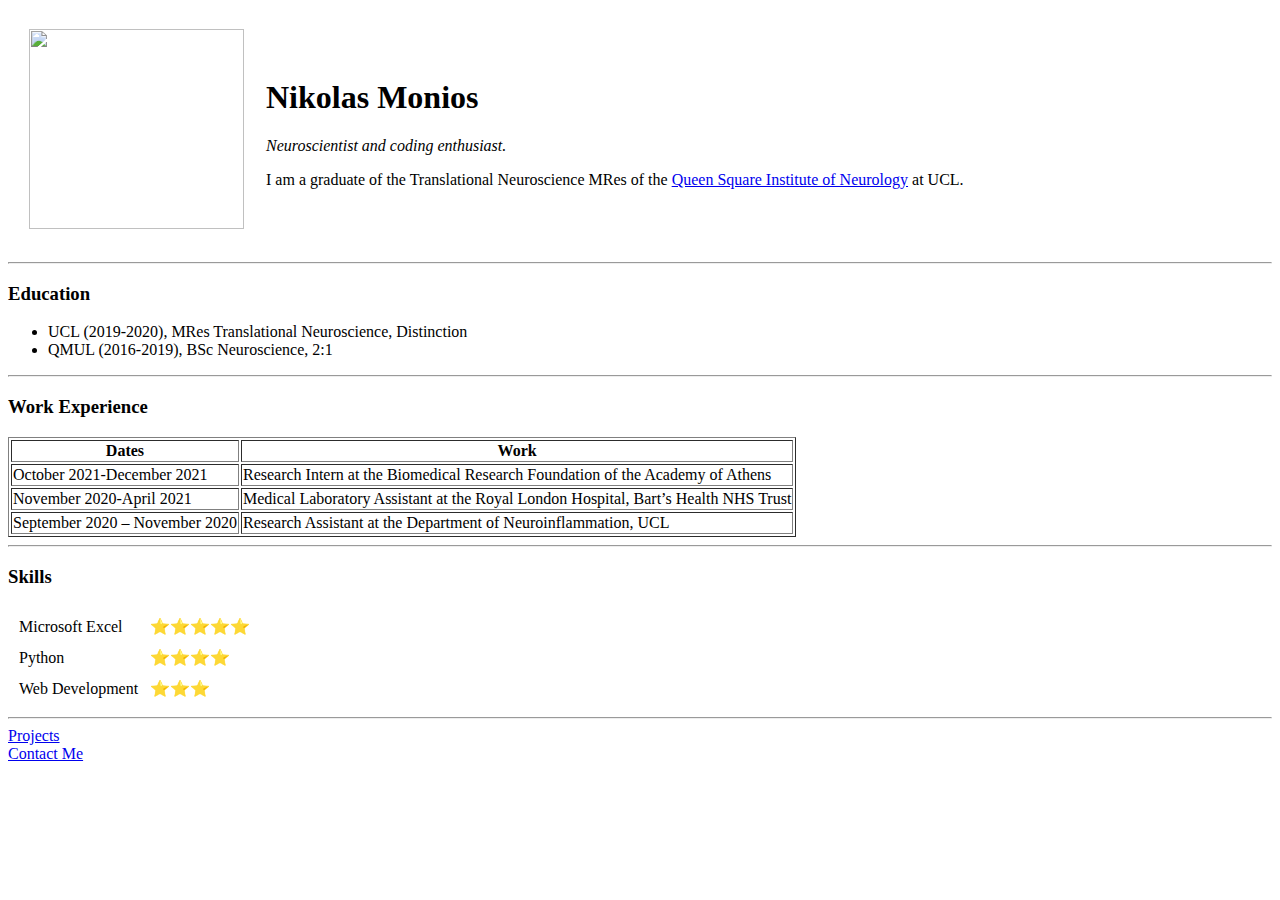
==== index.html @ 8739d2dd "Added initial CV website files" ====
<!DOCTYPE html>
<html lang="en" dir="ltr">
  <head>
    <meta charset="utf-8">
    <title>🧬 Nikolas Monios 🧬</title>
  </head>
  <body>
    <table cellspacing="20">
      <tr>
        <td><img src="images/profile pic-modified.png" width="215" height="200" alt"nikolas profile picture"></td>
        <td><h1><strong>Nikolas Monios</strong></h1>
        <p><em>Neuroscientist and coding enthusiast.</em><p>
        <p>I am a graduate of the Translational Neuroscience MRes of the <a href="https://www.ucl.ac.uk/ion/">Queen Square Institute of Neurology</a> at UCL.<p></td>
      </tr>
    </table>
    <hr>
    <h3>Education</h3>
    <ul>
      <li>UCL (2019-2020), MRes Translational Neuroscience, Distinction</li>
      <li>QMUL (2016-2019), BSc  Neuroscience, 2:1</li>
    </ul>
    <hr>
    <h3>Work Experience</h3>
    <table border="1">
      <thead>
        <tr>
          <th>Dates</th>
          <th>Work</th>
        </tr>
      </thead>
      <tbody>
        <tr>
          <td>October 2021-December 2021</td>
          <td>Research Intern at the Biomedical Research Foundation of the Academy of Athens</td>
        </tr>
        <tr>
          <td>November 2020-April 2021</td>
          <td>Medical Laboratory Assistant at the Royal London Hospital, Bart’s Health NHS Trust</td>
        </tr>
        <tr>
          <td>September 2020 – November 2020</td>
          <td>Research Assistant at the Department of Neuroinflammation, UCL</td>
        </tr>
      </tbody>
    </table>
    <hr>
    <h3>Skills</h3>
     <table cellspacing="10">
          <tr>
            <td>Microsoft Excel</td>
            <td>⭐️⭐️⭐️⭐️⭐️</td>
          </tr>
          <tr>
            <td>Python</td>
            <td>⭐️⭐️⭐️⭐️</td>
          </tr>
          <tr>
            <td>Web Development</td>
            <td>⭐️⭐️⭐️</td>
          </tr>
     </table>
    <hr>
    <a href="projects.html">Projects</a>
    <br>
    <a href="contact.html">Contact Me</a>
  </body>
</html>
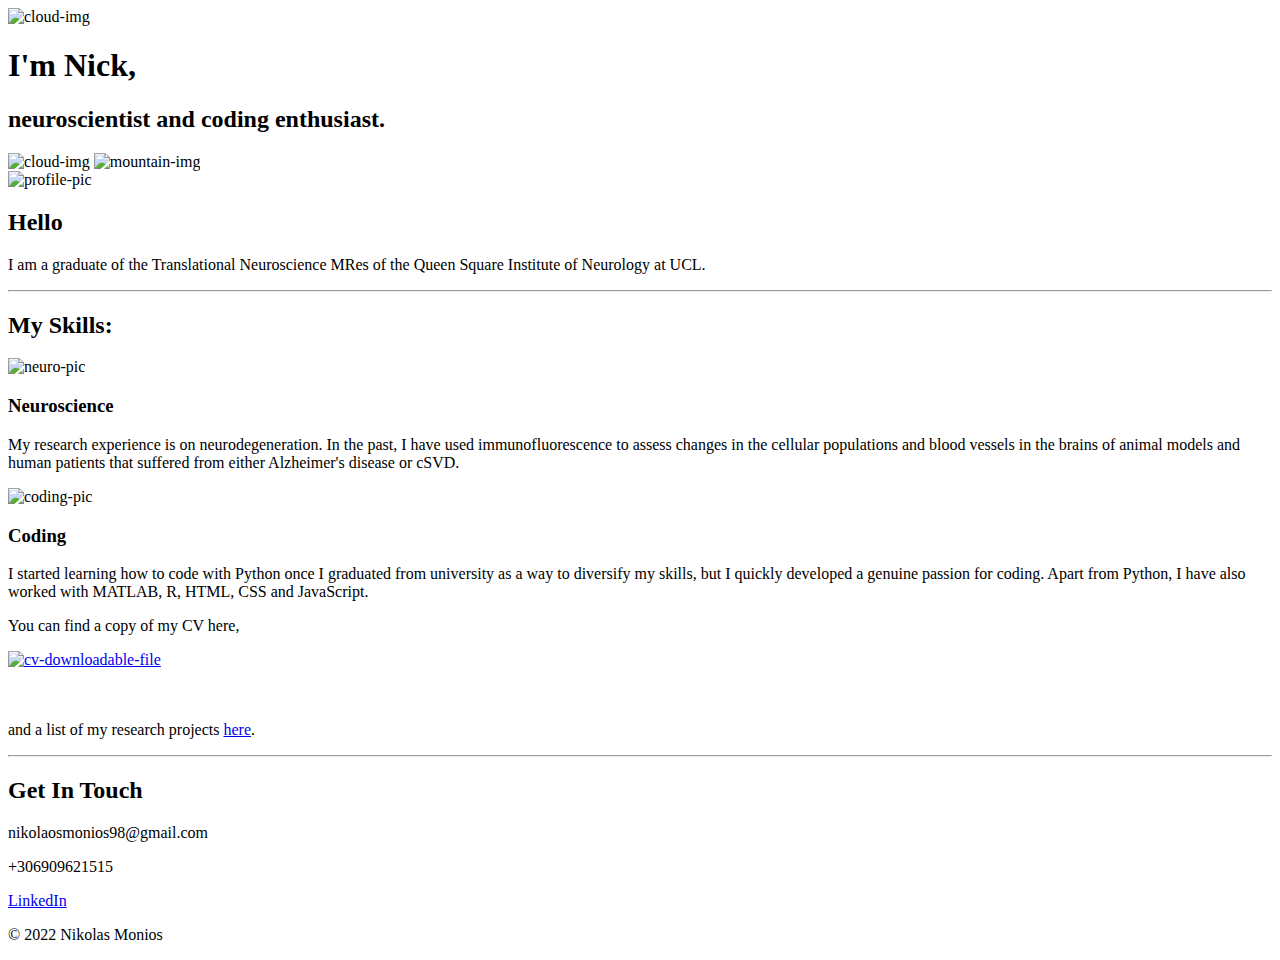
==== commit 46fcafa7: "Add files via upload" ====
--- a/index.html
+++ b/index.html
@@ -2,66 +2,68 @@
 <html lang="en" dir="ltr">
   <head>
     <meta charset="utf-8">
-    <title>🧬 Nikolas Monios 🧬</title>
+    <title>Nikolas Monios</title>
+    <link rel="stylesheet" href="css/styles.css">
+    <link rel="icon" href="favicon.ico?v=2">
   </head>
+
   <body>
-    <table cellspacing="20">
-      <tr>
-        <td><img src="images/profile pic-modified.png" width="215" height="200" alt"nikolas profile picture"></td>
-        <td><h1><strong>Nikolas Monios</strong></h1>
-        <p><em>Neuroscientist and coding enthusiast.</em><p>
-        <p>I am a graduate of the Translational Neuroscience MRes of the <a href="https://www.ucl.ac.uk/ion/">Queen Square Institute of Neurology</a> at UCL.<p></td>
-      </tr>
-    </table>
-    <hr>
-    <h3>Education</h3>
-    <ul>
-      <li>UCL (2019-2020), MRes Translational Neuroscience, Distinction</li>
-      <li>QMUL (2016-2019), BSc  Neuroscience, 2:1</li>
-    </ul>
-    <hr>
-    <h3>Work Experience</h3>
-    <table border="1">
-      <thead>
-        <tr>
-          <th>Dates</th>
-          <th>Work</th>
-        </tr>
-      </thead>
-      <tbody>
-        <tr>
-          <td>October 2021-December 2021</td>
-          <td>Research Intern at the Biomedical Research Foundation of the Academy of Athens</td>
-        </tr>
-        <tr>
-          <td>November 2020-April 2021</td>
-          <td>Medical Laboratory Assistant at the Royal London Hospital, Bart’s Health NHS Trust</td>
-        </tr>
-        <tr>
-          <td>September 2020 – November 2020</td>
-          <td>Research Assistant at the Department of Neuroinflammation, UCL</td>
-        </tr>
-      </tbody>
-    </table>
-    <hr>
-    <h3>Skills</h3>
-     <table cellspacing="10">
-          <tr>
-            <td>Microsoft Excel</td>
-            <td>⭐️⭐️⭐️⭐️⭐️</td>
-          </tr>
-          <tr>
-            <td>Python</td>
-            <td>⭐️⭐️⭐️⭐️</td>
-          </tr>
-          <tr>
-            <td>Web Development</td>
-            <td>⭐️⭐️⭐️</td>
-          </tr>
-     </table>
-    <hr>
-    <a href="projects.html">Projects</a>
-    <br>
-    <a href="contact.html">Contact Me</a>
+    <div class="top-container">
+      <img class="top-cloud" src="images/cloud.png" alt="cloud-img">
+      <h1>I'm Nick,</h1>
+      <h2>neuroscientist and coding enthusiast.</h2>
+      <img class="bottom-cloud" src="images/cloud.png" alt="cloud-img">
+      <img src="images/mountain.png" alt="mountain-img">
+    </div>
+
+    <div class="middle-container">
+      <div class="profile">
+        <img src="images/profile pic-modified.png" width="208" height="200" alt="profile-pic">
+        <h2>Hello</h2>
+        <p class="intro">I am a graduate of the Translational Neuroscience MRes of the Queen Square Institute of Neurology at UCL.</p>
+      </div>
+      <hr>
+
+      <div class="skills">
+        <h2>My Skills:</h2>
+        <div class="skill-row">
+          <img class="brain-img" src="images/brain.png" alt="neuro-pic">
+          <h3>Neuroscience</h3>
+          <p>My research experience is on neurodegeneration. In the past, I have used immunofluorescence to assess changes in the cellular populations and blood vessels in the brains of animal models and human patients that suffered from either Alzheimer's disease or cSVD.</p>
+        </div>
+
+        <div class="skill-row">
+          <img class="code-img" src="images/computer.png" alt="coding-pic">
+          <h3>Coding</h3>
+          <p>I started learning how to code with Python once I graduated from university as a way to diversify my skills, but I quickly developed a genuine passion for coding. Apart from Python, I have also worked with MATLAB, R, HTML, CSS and JavaScript.</p>
+        </div>
+
+        <div class="cv">
+          <p> You can find a copy of my CV here,</p>
+          <a href="CV Monios .pdf" download>
+          <img class="cv-img" src="images/cv.png" alt="cv-downloadable-file" width="52" height="50">
+          </a>
+          <br>
+          <br>
+          <br>
+          <p>and a list of my research projects <a href="projects.html">here</a>.</p>
+        </div>
+
+      </div>
+      <hr>
+
+      <div class="contact-me">
+        <h2>Get In Touch</h2>
+        <p>nikolaosmonios98@gmail.com</p>
+        <p>+306909621515 </p>
+      </div>
+    </div>
+
+
+    <div class="bottom-container">
+      <a class="footer-link" href="https://www.linkedin.com/in/nikolas-monios-b19881154/">LinkedIn</a>
+      <p class="copyright">© 2022 Nikolas Monios</p>
+    </div>
+
   </body>
 </html>
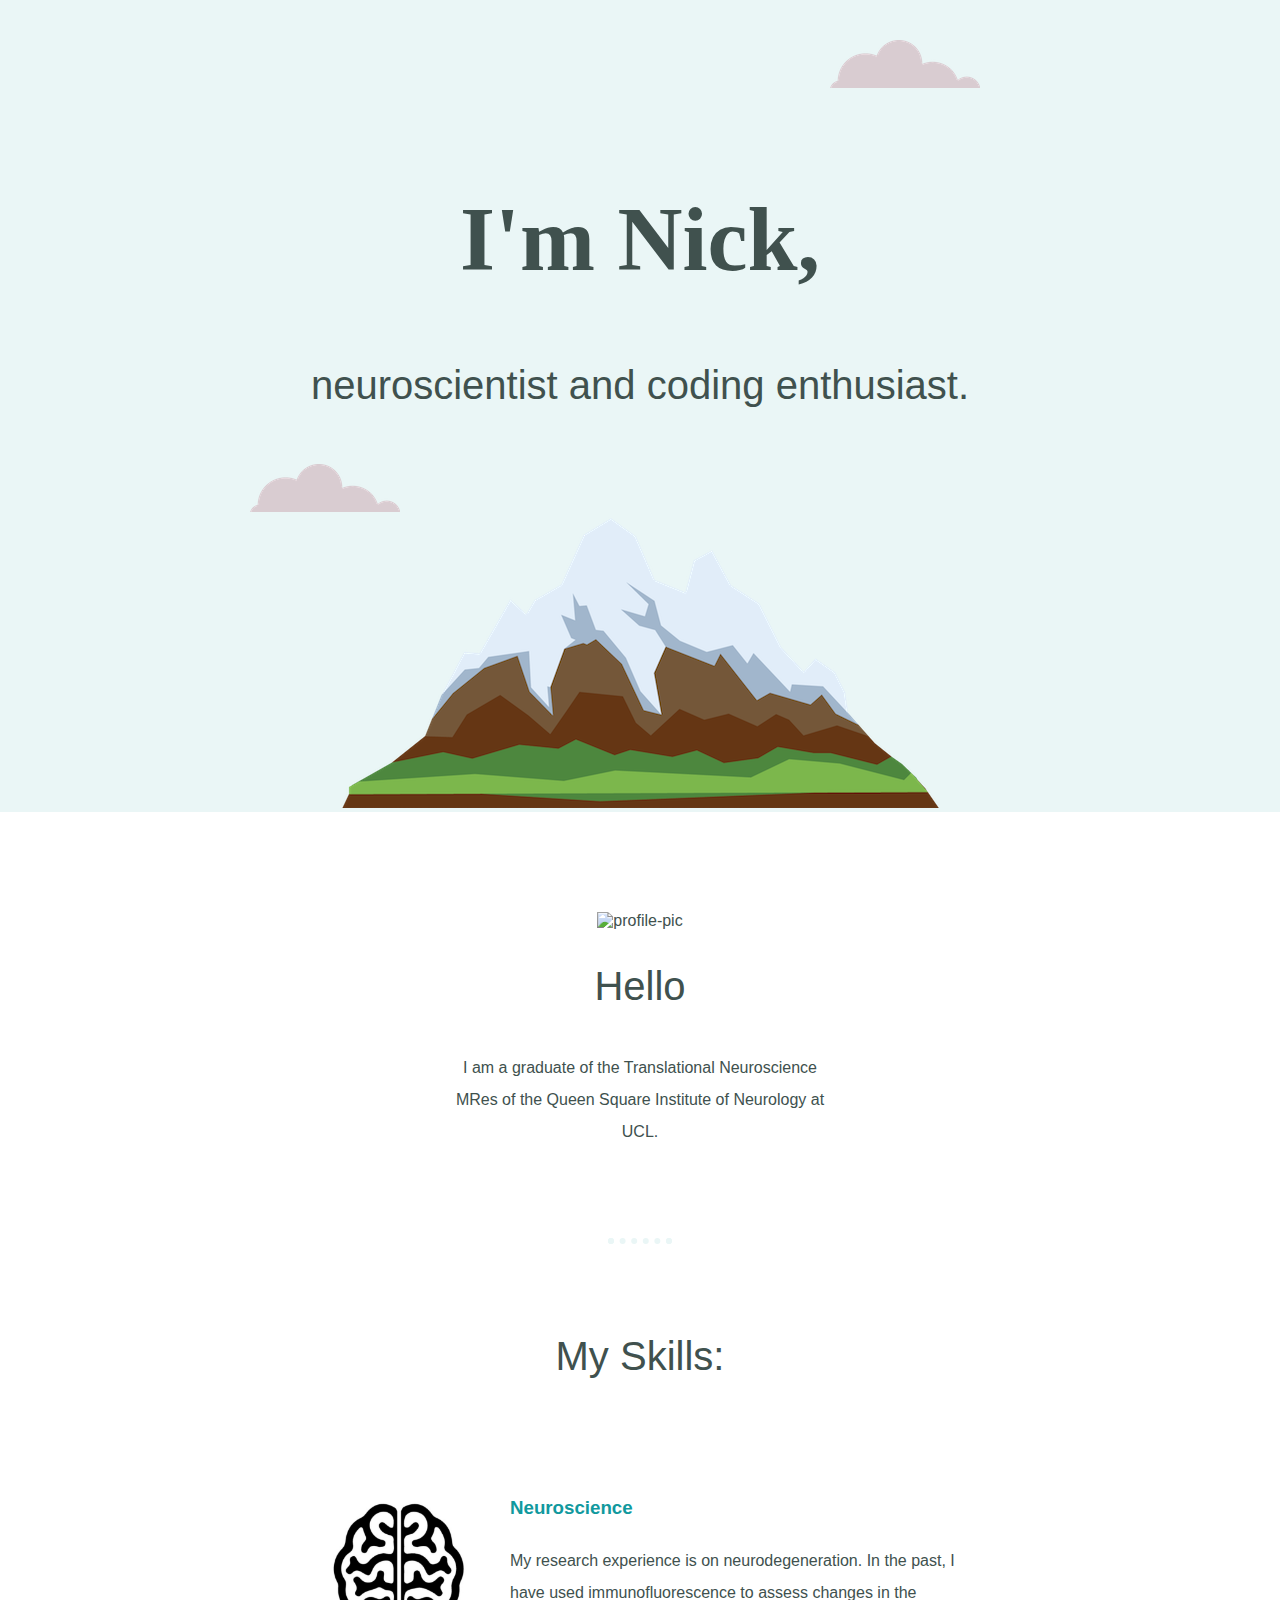
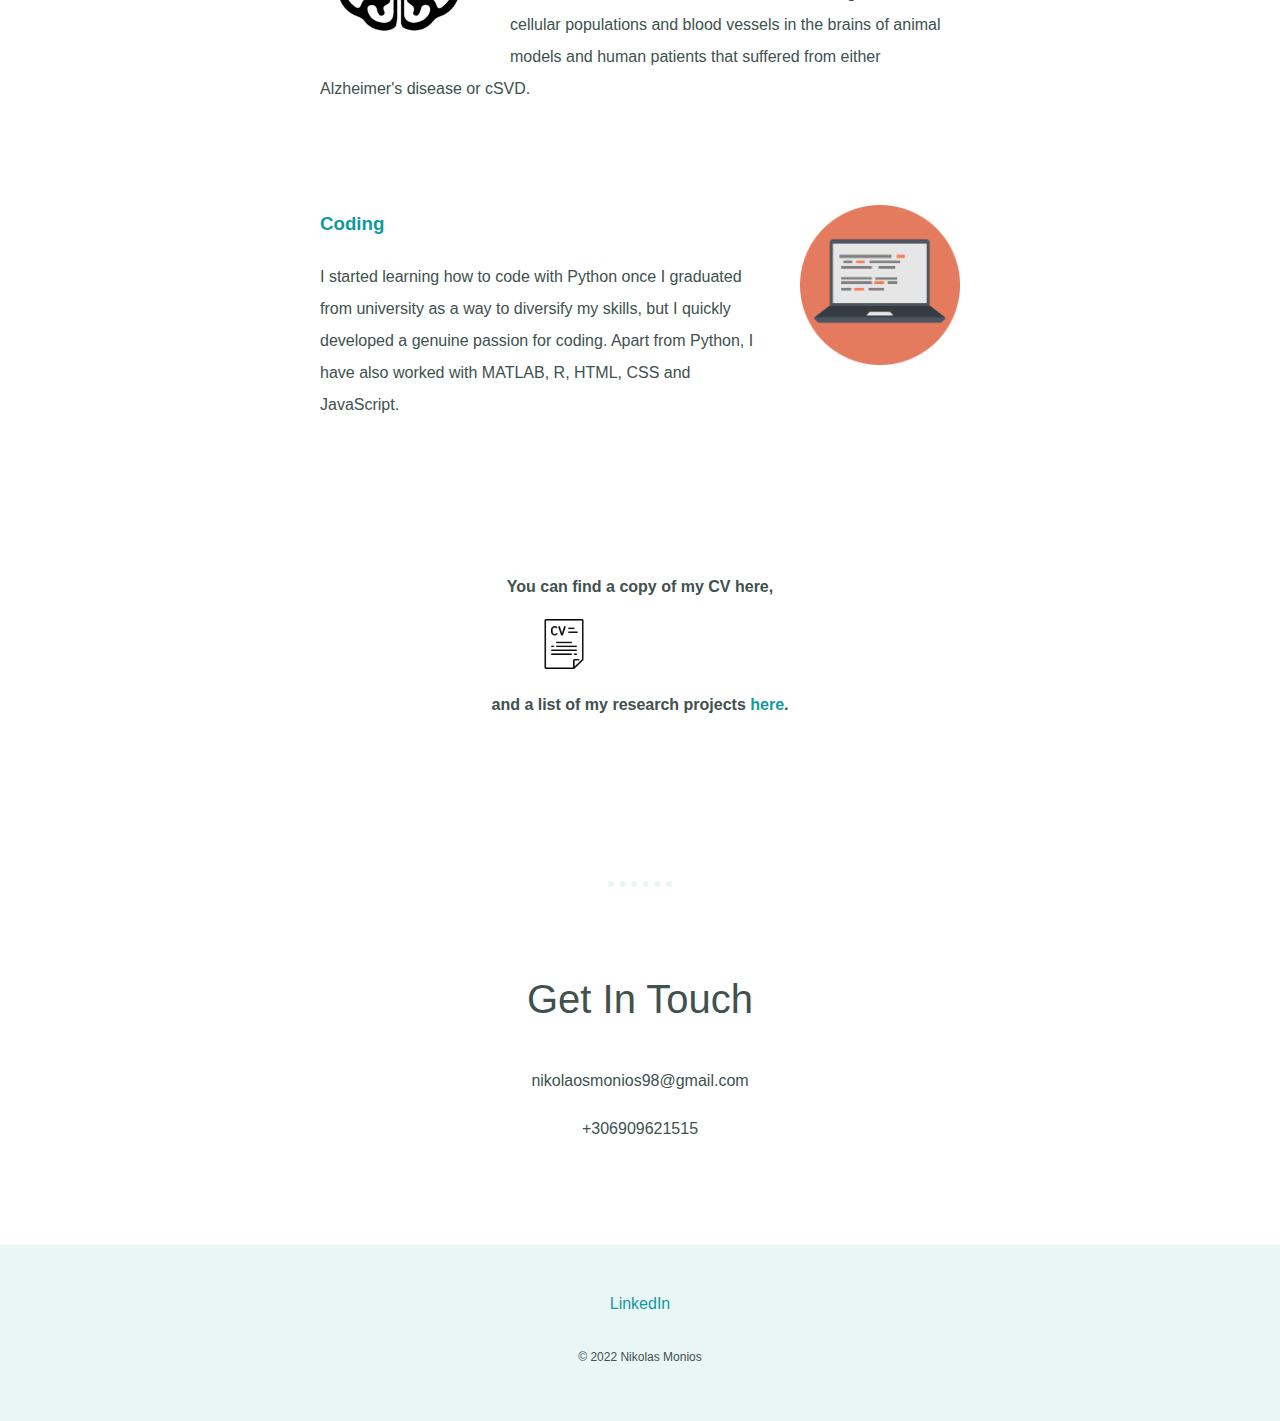
==== commit 3158d06a: "Update index.html" ====
--- a/index.html
+++ b/index.html
@@ -3,22 +3,22 @@
   <head>
     <meta charset="utf-8">
     <title>Nikolas Monios</title>
-    <link rel="stylesheet" href="css/styles.css">
+    <link rel="stylesheet" href="styles.css">
     <link rel="icon" href="favicon.ico?v=2">
   </head>
 
   <body>
     <div class="top-container">
-      <img class="top-cloud" src="images/cloud.png" alt="cloud-img">
+      <img class="top-cloud" src="cloud.png" alt="cloud-img">
       <h1>I'm Nick,</h1>
       <h2>neuroscientist and coding enthusiast.</h2>
-      <img class="bottom-cloud" src="images/cloud.png" alt="cloud-img">
-      <img src="images/mountain.png" alt="mountain-img">
+      <img class="bottom-cloud" src="cloud.png" alt="cloud-img">
+      <img src="mountain.png" alt="mountain-img">
     </div>
 
     <div class="middle-container">
       <div class="profile">
-        <img src="images/profile pic-modified.png" width="208" height="200" alt="profile-pic">
+        <img src="profile pic-modified.png" width="208" height="200" alt="profile-pic">
         <h2>Hello</h2>
         <p class="intro">I am a graduate of the Translational Neuroscience MRes of the Queen Square Institute of Neurology at UCL.</p>
       </div>
@@ -27,13 +27,13 @@
       <div class="skills">
         <h2>My Skills:</h2>
         <div class="skill-row">
-          <img class="brain-img" src="images/brain.png" alt="neuro-pic">
+          <img class="brain-img" src="brain.png" alt="neuro-pic">
           <h3>Neuroscience</h3>
           <p>My research experience is on neurodegeneration. In the past, I have used immunofluorescence to assess changes in the cellular populations and blood vessels in the brains of animal models and human patients that suffered from either Alzheimer's disease or cSVD.</p>
         </div>
 
         <div class="skill-row">
-          <img class="code-img" src="images/computer.png" alt="coding-pic">
+          <img class="code-img" src="computer.png" alt="coding-pic">
           <h3>Coding</h3>
           <p>I started learning how to code with Python once I graduated from university as a way to diversify my skills, but I quickly developed a genuine passion for coding. Apart from Python, I have also worked with MATLAB, R, HTML, CSS and JavaScript.</p>
         </div>
@@ -41,7 +41,7 @@
         <div class="cv">
           <p> You can find a copy of my CV here,</p>
           <a href="CV Monios .pdf" download>
-          <img class="cv-img" src="images/cv.png" alt="cv-downloadable-file" width="52" height="50">
+          <img class="cv-img" src="cv.png" alt="cv-downloadable-file" width="52" height="50">
           </a>
           <br>
           <br>
--- a/styles.css
+++ b/styles.css
@@ -0,0 +1,137 @@
+body {
+  color: #40514E;
+  margin: 0;
+  text-align:center;
+  font-family: "Helvetica Neue", Helvetica, Arial, sans-serif;
+  padding-bottom:
+}
+
+h1 {
+  margin: 50px auto 0 auto;
+  font-family: "Sacramento", serif;
+  font-size: 5.625rem;
+  line-height: 2;
+}
+
+h2 {
+  font-family: "Montserrat", sans-serif;
+  font-size: 2.5rem;
+  font-weight: normal;
+  padding-bottom: 10px;
+}
+
+h3 {
+  font-family: "Montserrat", sans-serif;
+  color: #11999E;
+}
+
+a {
+  color: #11999E;
+  text-decoration: none;
+}
+
+a:hover {
+  color: #395B64;
+}
+
+p {
+  line-height: 2;
+}
+
+hr {
+  border: dotted #EAF6F6 6px;
+  border-bottom: none;
+  width: 4%;
+  margin: 90px auto 90px auto;
+}
+
+.intro {
+  width: 30%;
+  margin: auto;
+}
+
+.top-container {
+  padding-top: 100px;
+  background-color: #EAF6F6;
+  position: relative;
+}
+
+.middle-container {
+  margin: 100px 0;
+}
+
+.bottom-container {
+  background-color: #EAF6F6;
+  padding: 50px 0 20px;
+}
+
+.skill-row {
+  width: 50%;
+  margin: 100px auto 10px auto;
+  line-height: 2;
+  text-align: left;
+}
+
+.code-img {
+  width: 25%;
+  float: right;
+  margin-left: 30px;
+}
+
+.brain-img {
+  width: 25%;
+  float: left;
+  margin-right: 30px;
+}
+
+.bottom-cloud {
+  position: absolute;
+  left: 250px;
+  bottom: 300px;
+}
+
+.top-cloud {
+  position: absolute;
+  right: 300px;
+  top: 40px;
+}
+
+
+.cv {
+  width: 50%;
+  margin: 150px auto 160px auto;
+  text-align: center;
+  font-weight: bold;
+}
+
+.cv-img {
+  float: none;
+  position: absolute;
+  right: 690px;
+}
+
+.copyright {
+  font-size: 0.75rem;
+  padding: 20px 0;
+}
+
+.project-title {
+  font-weight: bold;
+  text-align: left;
+  margin-left: 20px;
+  padding-top: 30px;
+}
+
+.abstract {
+  text-align: justify;
+  margin-left: 40px;
+  width: 90%;
+}
+
+.hr-projects {
+  margin: 50px auto 50px auto;
+}
+
+.a-projects {
+  padding-bottom: 50px;
+}
